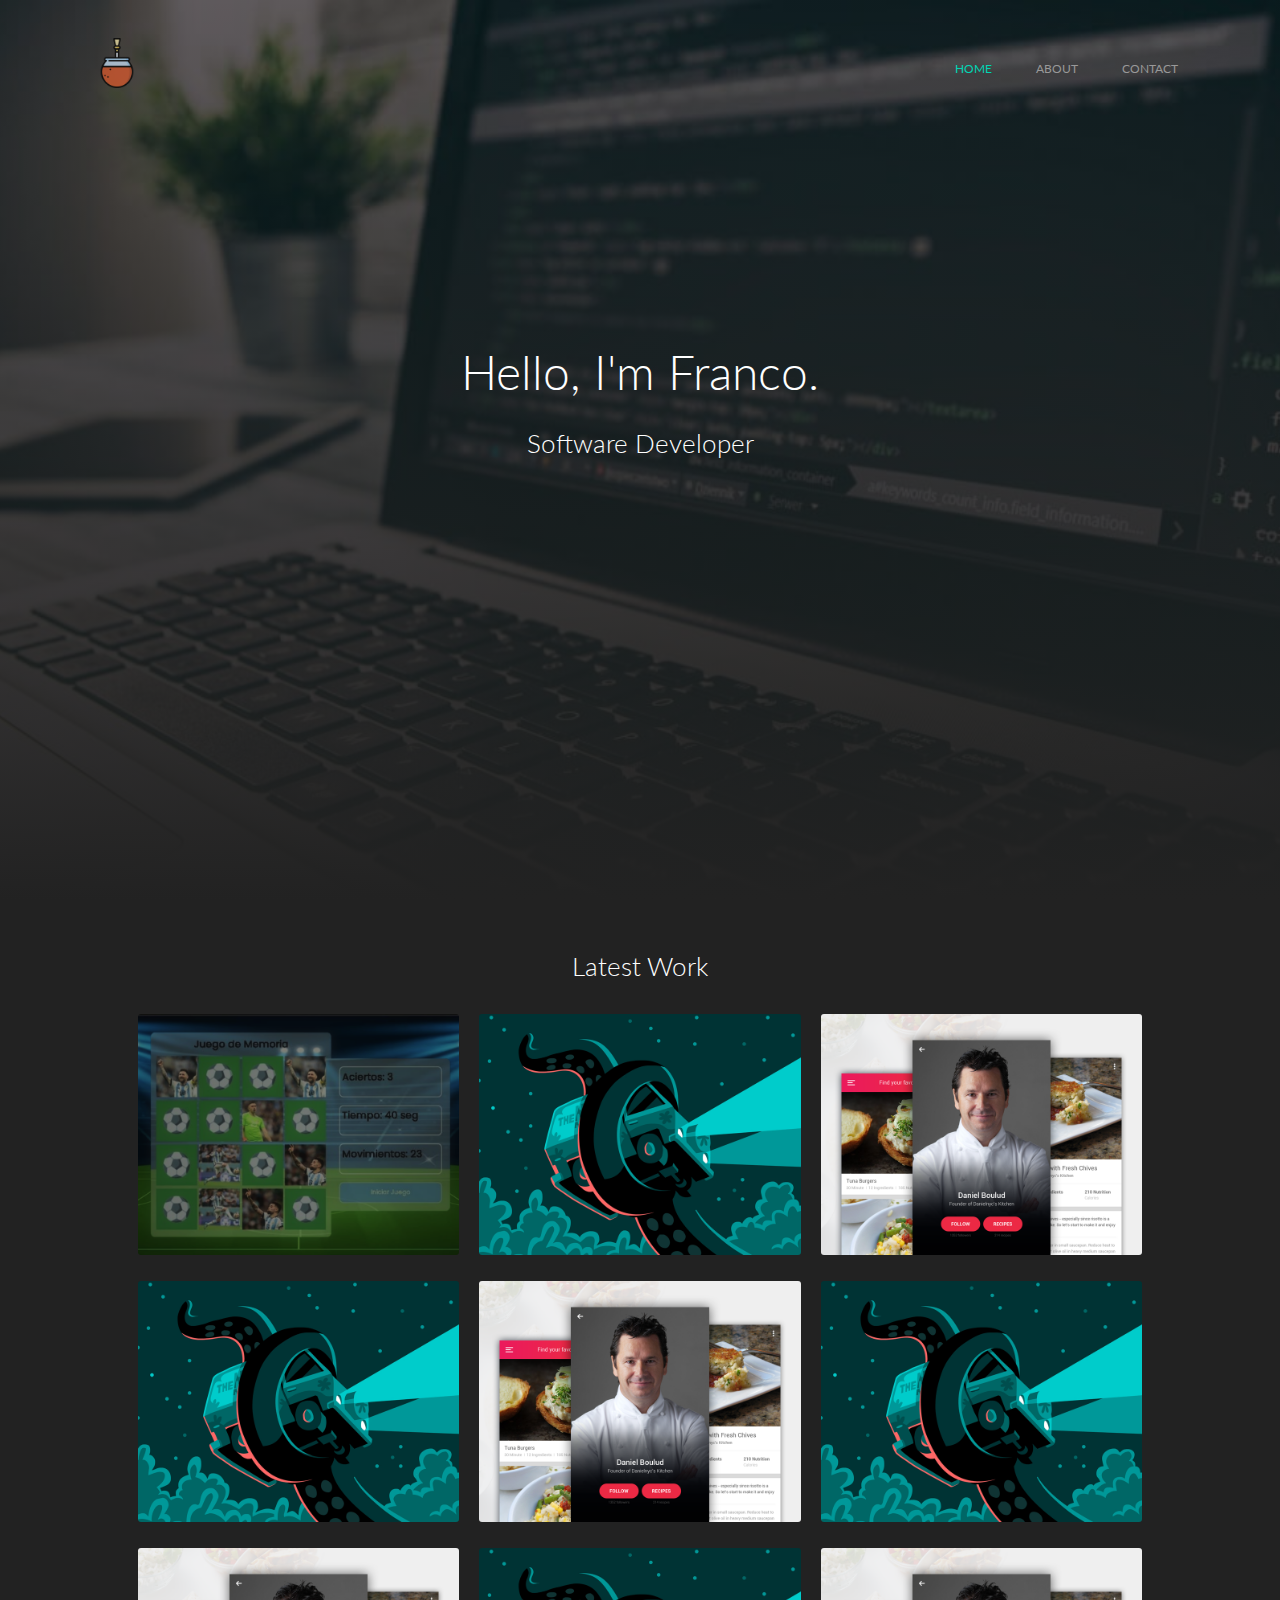
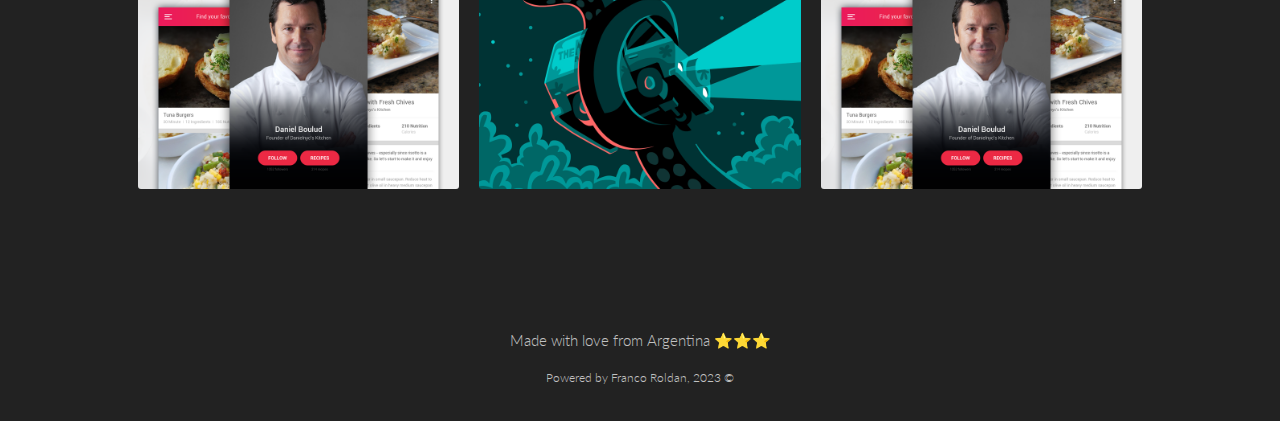
==== index.html @ 3453985f "v2_rename_file_commit" ====
<!DOCTYPE html>
<html lang="en">
<head>
    <meta charset="UTF-8">
    <meta http-equiv="X-UA-Compatible" content="IE=edge">
    <meta name="viewport" content="width=device-width, initial-scale=1.0">

    <link rel="preconnect" href="https://fonts.googleapis.com">
    <link rel="preconnect" href="https://fonts.gstatic.com" crossorigin>
    <link href="https://fonts.googleapis.com/css2?family=Lato:wght@300;400&display=swap" rel="stylesheet">
    <link href="https://fonts.googleapis.com/css2?family=Open+Sans&display=swap" rel="stylesheet">

    <link rel="stylesheet" href="css/main.css">
    <link rel="stylesheet" href="css/media_query.css">
    <title>Porfolio Web</title>
</head>
<body>
    <section class="Hero">
        <nav>
            <div class="content_nav">
                <input type="checkbox" id="check">
                <label for="check" class="checkbtn"><img src="img/menu-hamburguesa.png" ></label>
                <div class="logo"><img class="logo_img" src="img/mate_logo.png" alt="mate_logo"></div>
                <div class="nav_menu">
                    <a href="index.html"  class="activo" class="item_nav">HOME</a>
                    <a href="about.html" class="item_nav">ABOUT</a>
                    <a href="contact.html" class="item_nav">CONTACT</a>
                </div>
                
            </div>

        </nav>
        <div class="titles">
            <h1>Hello, I'm Franco.</h1>
            <h1 class="sub">Software Developer</h1>
        </div>
    </section>

    <section class="section_content">

        <div class="content_proyect">

            <h3>Latest Work</h3>

            <div class="content_list_wrapper">

                <div class="content_list">

                    <div class="content_item">
                        <a href="#" class="link_proyect"><img class="img_proyect" src="img/memo_2.png" alt="100"></a>
                    </div>
                    <div class="content_item">
                        <a href="#" class="link_proyect"><img class="img_proyect" src="img/img_ejemplo2.jpg" alt="100"></a>
                    </div>
                    <div class="content_item">
                        <a href="#" class="link_proyect"><img class="img_proyect" src="img/img_ejemplo1.png" alt="100"></a>
                    </div>
                    <div class="content_item">
                        <a href="#" class="link_proyect"><img class="img_proyect" src="img/img_ejemplo2.jpg" alt="100"></a>
                    </div>
                    <div class="content_item">
                        <a href="#" class="link_proyect"><img class="img_proyect" src="img/img_ejemplo1.png" alt="100"></a>
                    </div>
                    <div class="content_item">
                        <a href="#" class="link_proyect"><img class="img_proyect" src="img/img_ejemplo2.jpg" alt="100"></a>
                    </div>
                    <div class="content_item">
                        <a href="#" class="link_proyect"><img class="img_proyect" src="img/img_ejemplo1.png" alt="100"></a>
                    </div>
                    <div class="content_item">
                        <a href="#" class="link_proyect"><img class="img_proyect" src="img/img_ejemplo2.jpg" alt="100"></a>
                    </div>
                    <div class="content_item">
                        <a href="#" class="link_proyect"><img class="img_proyect" src="img/img_ejemplo1.png" alt="100"></a>
                    </div>
                    
                </div>
            </div>
            

        </div>
    </section>

    <footer>
        <p>Made with love from Argentina ⭐⭐⭐ </p>
        <p class="copy">Powered by Franco Roldan, 2023 ©</p>
    </footer>

</body>
</html>
---- css/main.css ----
/*  estilos generales  --- HOME ---*/
*{
    margin: 0;
    padding: 0;
}
body{
    background-color: #222;
    color: white;
}
/* estilos generales de la seccion Hero  --- HOME ---*/
.Hero{
    
    background-image: linear-gradient(180deg,rgba(0,0,0,0.57), #222 ) , url(fondo.jpg);
    background-size: cover;
    background-position: 38% 50%;
    width: auto;
    height: 100vh;
    min-height: 540px;
    font-family: 'Open Sans', sans-serif;
    font-weight: 400;
    font-size: 14px;

}

/* estilos de nav   --- HOME ---*/

nav{
    padding-top: 28px;
    position: static;

}
.content_nav{
    margin-left: 82px;
    margin-right: 82px;
    position: static;

}

.content_nav > input{
    display: none;
}
.checkbtn{
    display: none;
}
.checkbtn > img{
    width: 30px;
    float: right;
    
 
}


.logo{
    position: relative;
    padding: 10px;
    float: left;
    
    border-radius: 100%;
    opacity: 0.9;
    
}
.logo_img{
    width: 50px;
    height: 50px;
    opacity: 80%;
    
}
.nav_menu{
    position: relative;
    float: right;
    margin-top: 30px;
}

.activo{
    padding: 20px;
    color:#00d6b4;
    text-decoration: none;
    font-family: 'Lato', sans-serif;
    font-size: 12px;
}

.item_nav{
    padding: 20px;
    color: #999;
    text-decoration: none;
    font-family: 'Lato', sans-serif;
    font-size: 12px;
}

.item_nav:hover{
    color:#c2c2c2;

}

.button_menu{
    display: none;
}

/*  estilos de los titulos  --- HOME ---*/

.titles, .titles_contact{
    margin: 35vh auto 0 auto;
    padding: 0% 15% 0% 15% ;
}
h1{
    margin-bottom: 27px;
    font-family: 'Lato', sans-serif;
    font-weight: 300;
    font-size: 48px;
    text-align: center;
    
}
.sub{
    font-size: 26px;
}

/* estilos de la seccion de proyectos   --- HOME ---*/

.section_content{
    padding: 50px 0 50px 0px;
}


.content_proyect{
    margin-left: auto;
    margin-right: auto;
}

h3{
    font-family: 'Lato', sans-serif;
    font-size: 26px;
    font-weight: 300;
    text-align: center;
    margin-bottom: 32px ;
}


.content_list_wrapper{
    display: grid;
}

.content_list{
    margin: 0 10% 0 10%;
    display: grid;
    grid-template-columns: repeat(3, 1fr);
}
.content_item{
    padding-left: 10px;
    padding-right: 10px;
    position: relative;
    float: left;
}

.img_proyect{

    margin-bottom: 22px;
    max-width: 100%;
    border-radius: 3px;
    width: auto;
    height: auto;
    
}
.img_proyect:hover{
    opacity: 0.7;
    transition: all .3s;
}

/* estilos de la seccion de contenido   --- ABOUT ---*/


.content_about{
    margin-left: auto;
    margin-right: auto;
}
.content_img_perfil{
    margin-left: auto;
    margin-right: auto;
    margin-bottom: 31px;
    width: 200px;

}
.img_perfil{
    width: 200px;
    height: 200px;
    border-radius: 100%;
}
.content_p{
    width: 70%;
    margin: 40px auto 10px auto;

}
.content_p > p {
    text-align: justify;
    font-size: 14px;
    font-family: 'Open Sans', sans-serif;
    
}
.content_icon{
    width: 70%;
    margin: 0 auto 0 auto;
}
.list_icon{
    display: grid;
    grid-template-columns: repeat(4, 1fr);
    grid-gap: 45px;
}

.icon{
    width: 70px;
    margin: 0 40px 0 40px;
    

}
.fondo_icon{
    background-color: white;
    width: 70px;
    margin: 0 40px 0 40px;
    border-radius: 100%;
}

/*  Estilos de iconos de redes  --- CONTACT --- */

.content_icon_social{
    margin-top: 60px ;
    text-align: center;
    height: auto;
    display: flex;
    align-items: center;
    justify-content: center;
}
.link_social{
    background-color: #333;
    padding: 10px;
    margin: 0 10px 0 10px;
    
    border-radius: 100%;
    box-shadow: 3px 5px 5px rgba(0, 0, 0, 0.2);
}
.icon_social{
    width: 30px;
    height: auto;
    max-width: 100%;
}
.link_social:hover{
    background-color: #444;
}

/* estilos del formulario  --- CONTACT ---*/
form{
    margin: 0 auto 15px auto;
    width: 60%;
}

.label_text{
    margin-bottom: 5px;
    font-family:'Lato', sans-serif ;
    font-weight: 300;
    font-size: 12px;
    line-height: 20px;
    letter-spacing: 1px;
    text-align: start;
    max-width: 100%;
}
.input_text{
    padding: 12px;
    margin-bottom: 20px;
    width: 100%;
    min-height: 40px;
    background-color: #4b4b4b;
    outline: none;
    color: white;
    border-radius: 3px;
    border: none;
    font-family: 'Open Sans', sans-serif ;
    font-weight: 400;
    font-size: 18px;
    line-height: 20px;
}

.button_env{
    display: block;
    margin: 20px auto 0 auto;
    padding: 15px 50px 15px 50px;
    background-color: rgba(0, 0, 0, 0);
    border-radius: 3px;
    border: solid 1px #00d6b4;
    color: #00d6b4;
    font-family: 'Lato', sans-serif ;
    font-size: 13px;
    cursor: pointer;
}
.button_env:hover{
    border-color: white;
    color: white;
}

/* estilos de mensajes de formulario  --- CONTACT ---*/

.content_message_env{
    padding: 15px;
    background-color: #4c9286;
    display: none;
}
.content_message_error{
    padding: 15px;
    background-color: rgb(156, 56, 56);
    display: none;   
}

.content_message_env > p,.content_message_error > p {
    margin: 0;
    color: white;
}

/*  Estilos del footer --- HOME --- */
footer{
    margin-top: 30px;
    padding: 36px 0 36px 0;
}
p{
    margin-bottom: 20px;
    font-family: 'Lato', sans-serif;
    font-size: 15px;
    font-weight: 300;
    text-align: center;
    color: #c2c2c2;
}
.copy{
    font-size: 12px;
    margin-bottom: 0;
}
---- css/media_query.css ----
@media screen and (max-width: 900px){
    /* ajustes de las imagenes de proyectos*/

    .content_list{
        grid-template-columns: repeat(2, 1fr);

    }

    /* ajustes de iconos de skills*/

    .list_icon{
        grid-template-columns: repeat(4, 1fr);
        grid-gap: 20px;
    }
    .icon, .fondo_icon{
        width: 50px;
        margin: 10px 0 10px 30px;
    }
}


@media screen and (max-width: 768px) {
    

    /*  Menu desplegable */
    .content_nav{
        margin: 0px 30px;
    }
    .content_nav > label > img{
        display: block;
        width:30px;
        padding: 20px 20px 30px 20px; 
       

    }

    .checkbtn{
        display: block;
    }

    .nav_menu{
        position: fixed;
        background-color: black;
        width: 100%;
        top:100px;
        left: -100%;
        margin: 0;
        transition: all .5s;
    }

    .item_nav, .activo{
        display: block;
        font-size: 14px;
        line-height: 20px;
    }
    .logo{
        padding: 5px;
        margin-right: 30px;
    }

    #check:checked ~ .nav_menu{
        left: 0px;
        position: absolute;
    }
    /* ajustes de las imagenes de proyectos*/

    .content_list{
        grid-template-columns: repeat(2, 1fr);

    }
    .list_icon{
        grid-template-columns: repeat(3, 1fr);
        grid-gap: 20px;
    }
}
@media screen and (max-width: 576px) {
    /* ajustes de las imagenes de proyectos*/

    .content_list{
        grid-template-columns: repeat(1, 1fr);

    } 
    /* ajustes de iconos de skills*/

    .list_icon{
        grid-template-columns: repeat(2, 1fr);
        grid-gap: 5px;
    }
    .icon, .fondo_icon{
        width: 50px;
        margin: 10px 0 10px 30px;
    }
    /*  ajustes de titulos */
    .titles_contact{
        margin-top:20vh ;
    }

    /* ajustes del formulario*/
    form{
        width: 80%;
        margin: 0 5% 15px 5%;
    }
}
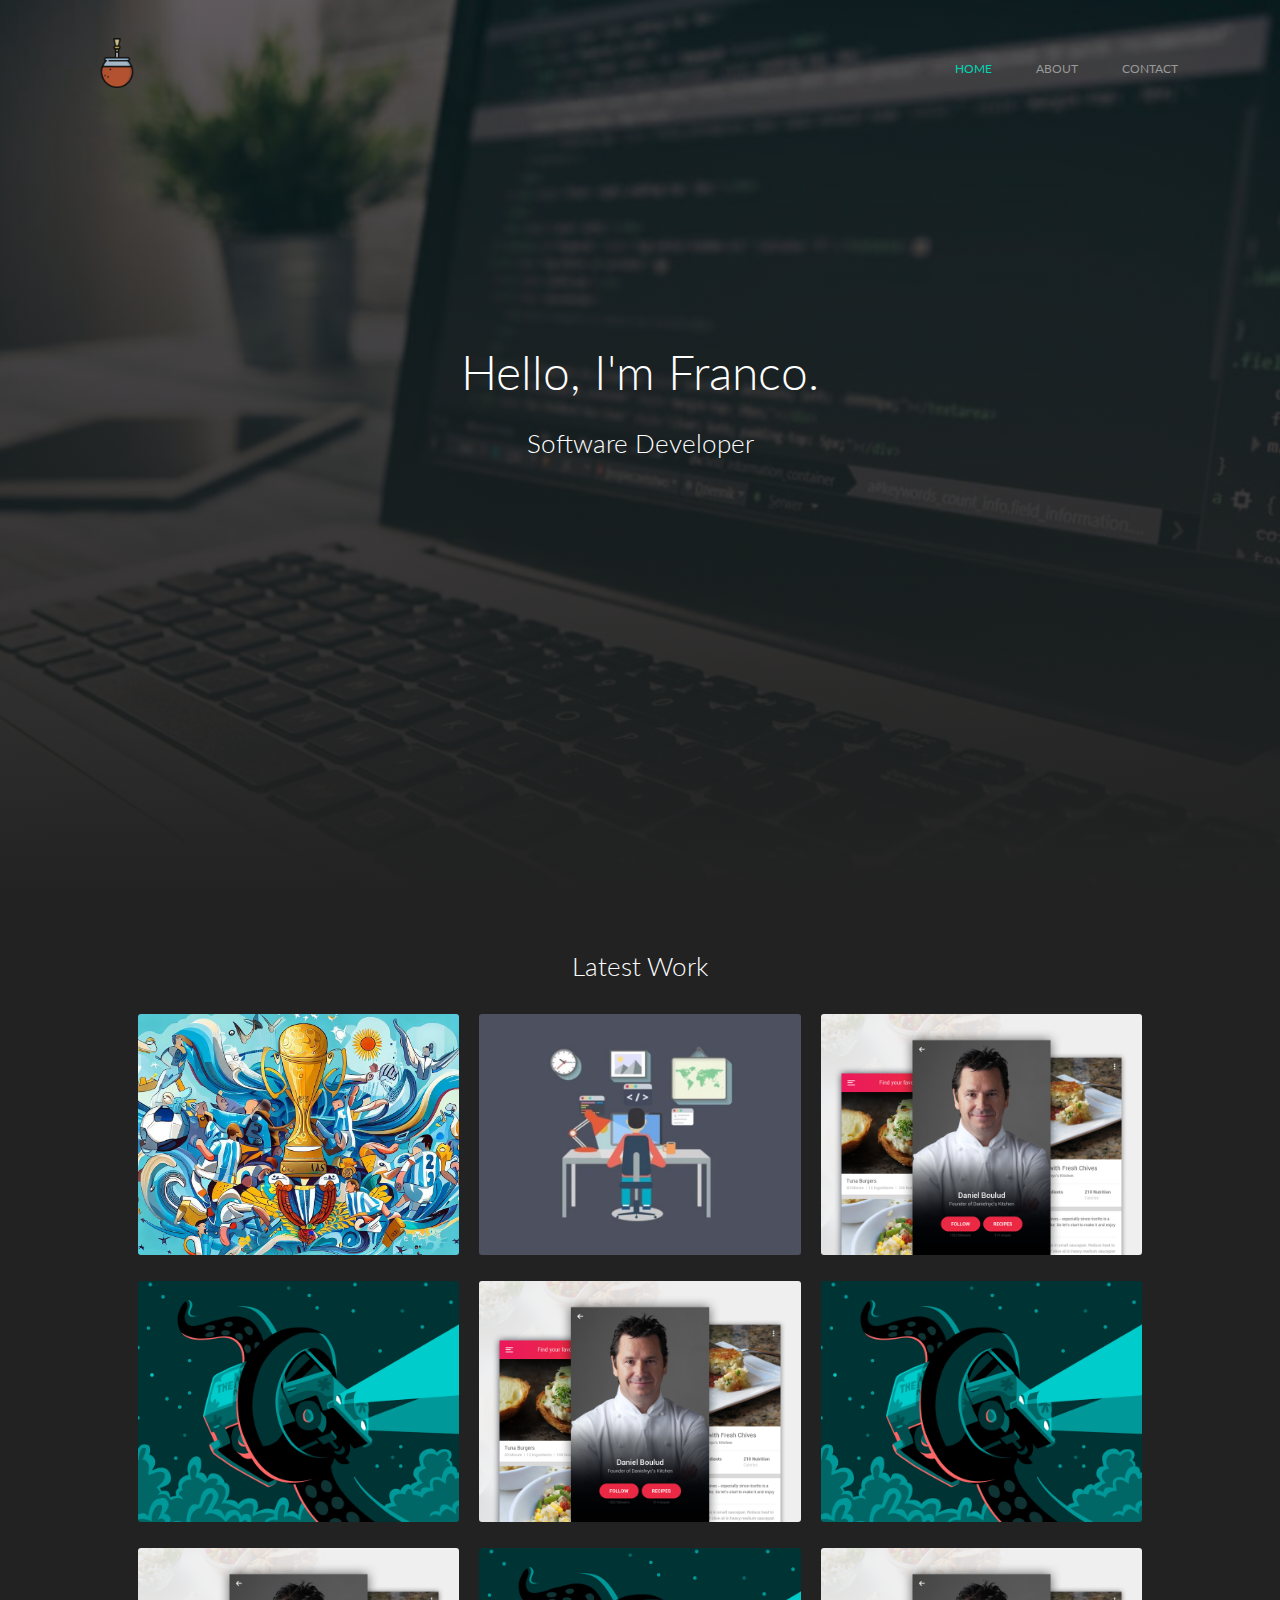
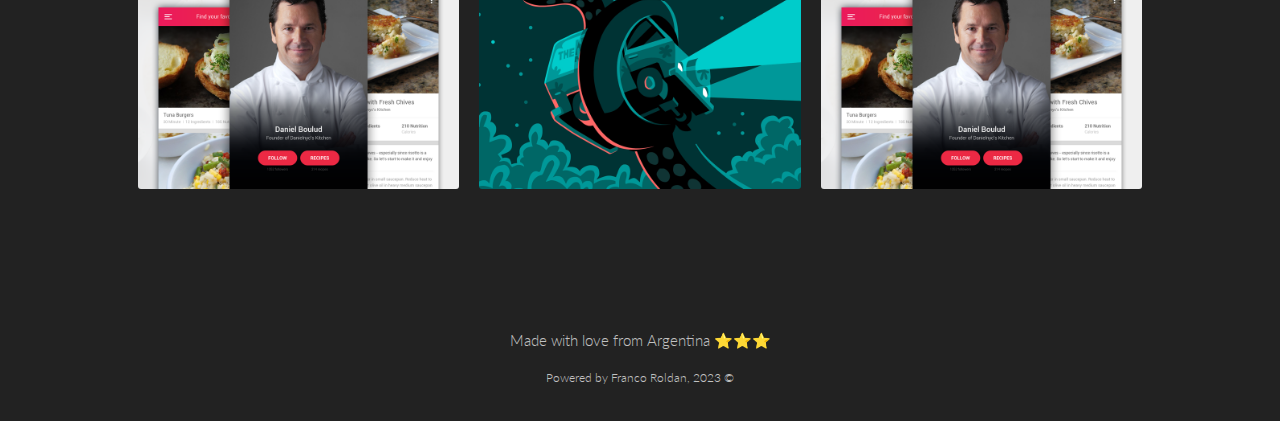
==== commit 320deb23: "commit_v3" ====
--- a/index.html
+++ b/index.html
@@ -47,10 +47,10 @@
                 <div class="content_list">
 
                     <div class="content_item">
-                        <a href="#" class="link_proyect"><img class="img_proyect" src="img/memo_2.png" alt="100"></a>
+                        <a href="https://franco-roldan.github.io/memo_arg/" target="_blank" class="link_proyect"><img class="img_proyect" src="img/proyect_memo.jpg" alt="100"></a>
                     </div>
                     <div class="content_item">
-                        <a href="#" class="link_proyect"><img class="img_proyect" src="img/img_ejemplo2.jpg" alt="100"></a>
+                        <a href="https://todoapp-production-b85a.up.railway.app/auth/home" class="link_proyect"><img class="img_proyect" src="img/todo_App.jpg" alt="100"></a>
                     </div>
                     <div class="content_item">
                         <a href="#" class="link_proyect"><img class="img_proyect" src="img/img_ejemplo1.png" alt="100"></a>
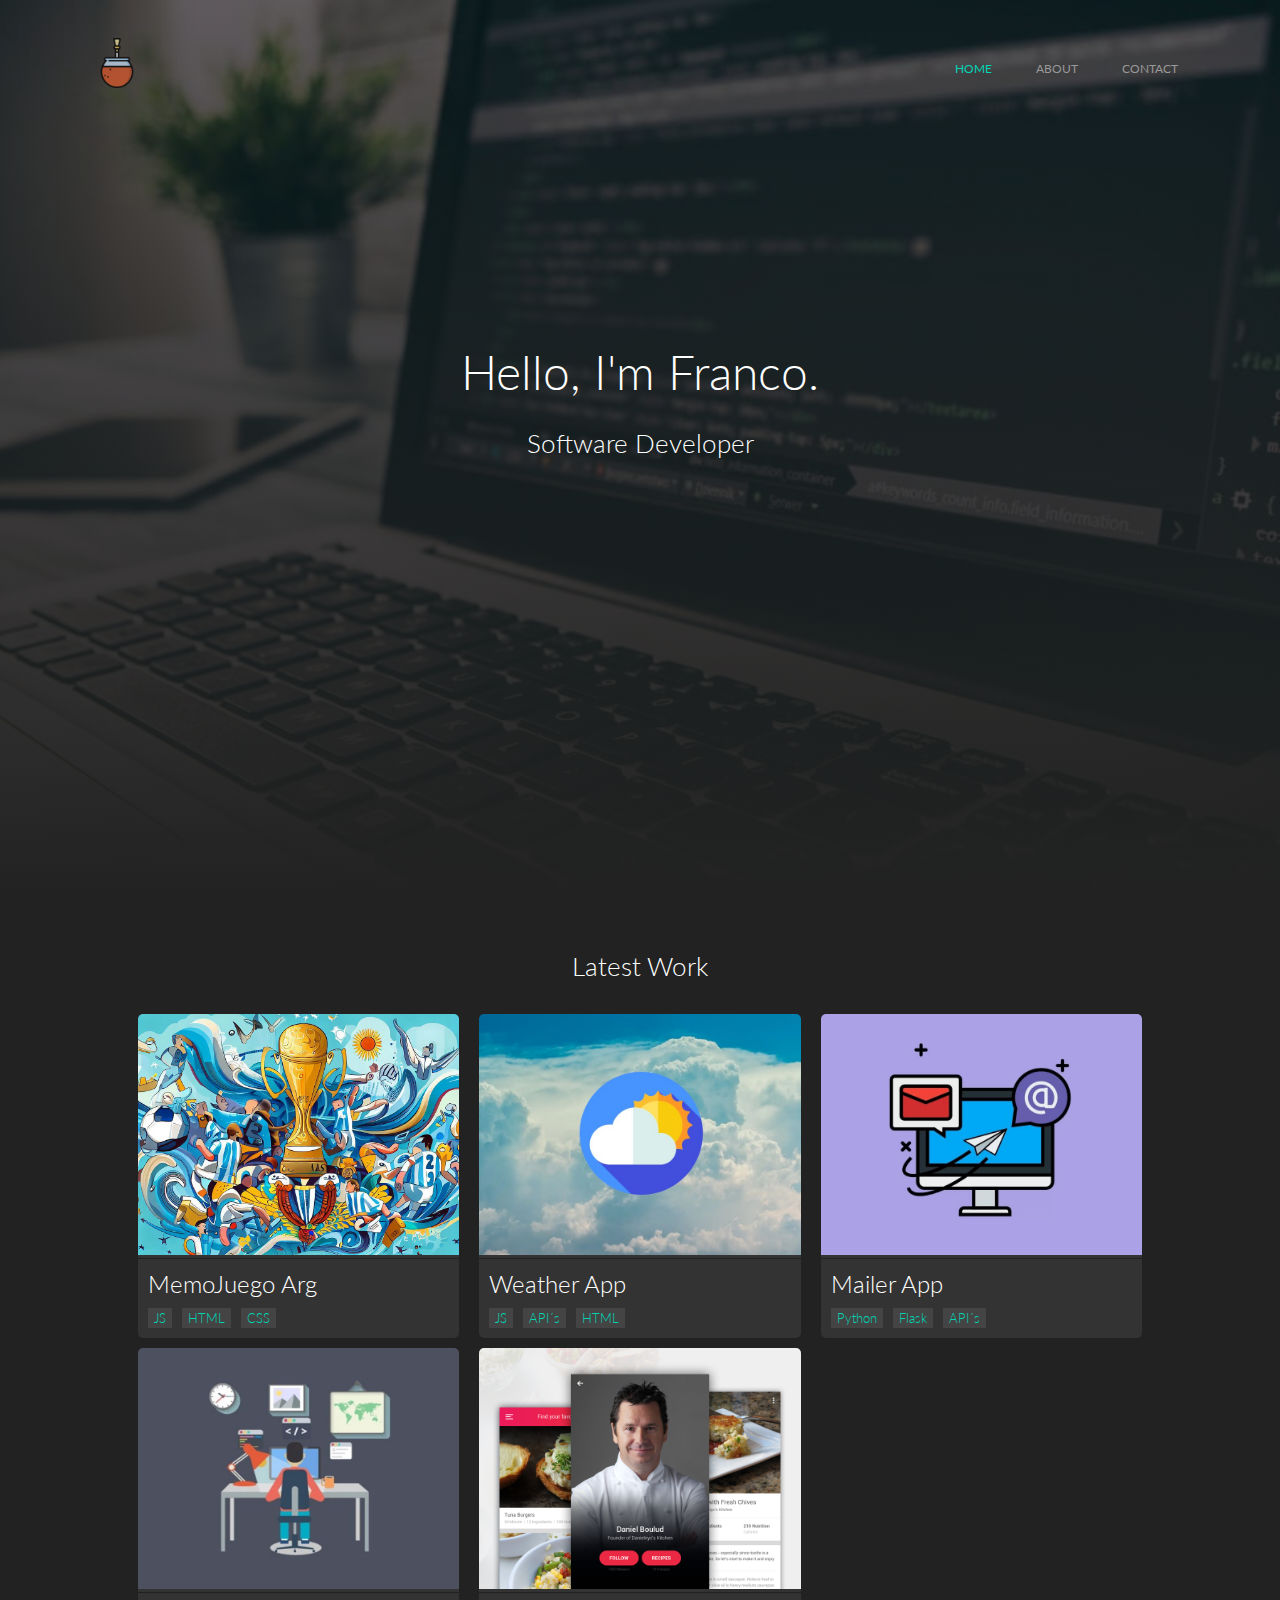
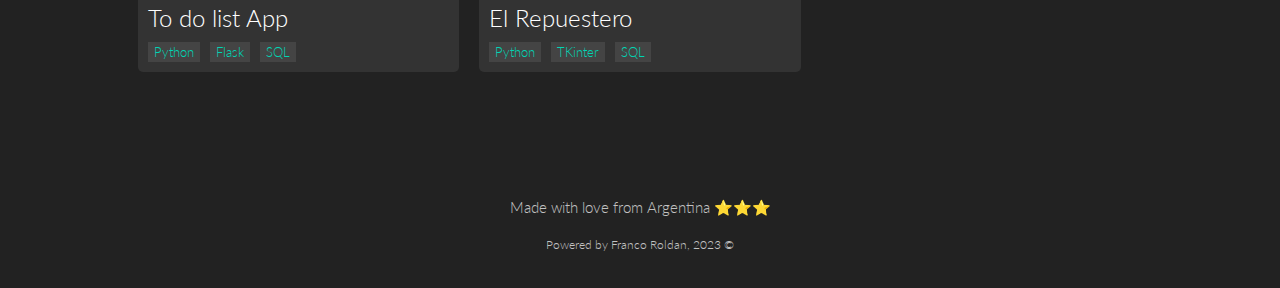
==== commit cc8a0196: "commit_v3_edit_section_proyect" ====
--- a/index.html
+++ b/index.html
@@ -4,7 +4,7 @@
     <meta charset="UTF-8">
     <meta http-equiv="X-UA-Compatible" content="IE=edge">
     <meta name="viewport" content="width=device-width, initial-scale=1.0">
-
+    <link rel="icon" href="img/mate_logo.png">
     <link rel="preconnect" href="https://fonts.googleapis.com">
     <link rel="preconnect" href="https://fonts.gstatic.com" crossorigin>
     <link href="https://fonts.googleapis.com/css2?family=Lato:wght@300;400&display=swap" rel="stylesheet">
@@ -47,33 +47,53 @@
                 <div class="content_list">
 
                     <div class="content_item">
-                        <a href="https://franco-roldan.github.io/memo_arg/" target="_blank" class="link_proyect"><img class="img_proyect" src="img/proyect_memo.jpg" alt="100"></a>
+                        <a href="https://franco-roldan.github.io/memo_arg/" target="_blank" class="link_proyect">
+                            <img class="img_proyect" src="img/proyect_memo.jpg" alt="100">
+                            <div class="content_item_descript">
+                                <h1>MemoJuego Arg</h1>
+                                <span><p>JS</p><p>HTML</p><p>CSS</p></span>
+                            </div>
+                        </a>
                     </div>
                     <div class="content_item">
-                        <a href="https://todoapp-production-b85a.up.railway.app/auth/home" class="link_proyect"><img class="img_proyect" src="img/todo_App.jpg" alt="100"></a>
+                        <a href="https://franco-roldan.github.io/weather_app/" class="link_proyect">
+                            <img class="img_proyect" src="img/fondo_cielo3.jpg" alt="100">
+                            <div class="content_item_descript">
+                                <h1>Weather App</h1>
+                                <span><p>JS</p><p>API´s</p><p>HTML</p></span>
+                            </div>
+                        </a>
+                    </div>                    
+
+                    <div class="content_item">
+                        <a href="#" class="link_proyect">
+                            <img class="img_proyect" src="img/img_mailer_app.jpg" alt="100">
+                            <div class="content_item_descript">
+                                <h1>Mailer App</h1>
+                                <span><p>Python</p><p>Flask</p><p>API´s</p></span>
+                            </div>
+                        </a>
                     </div>
+
                     <div class="content_item">
-                        <a href="#" class="link_proyect"><img class="img_proyect" src="img/img_ejemplo1.png" alt="100"></a>
+                        <a href="https://todoapp-production-b85a.up.railway.app/auth/home" class="link_proyect">
+                            <img class="img_proyect" src="img/todo_App.jpg" alt="100">
+                            <div class="content_item_descript">
+                                <h1>To do list App</h1>
+                                <span><p>Python</p><p>Flask</p><p>SQL</p></span>
+                            </div>
+                        </a>
                     </div>
+
                     <div class="content_item">
-                        <a href="#" class="link_proyect"><img class="img_proyect" src="img/img_ejemplo2.jpg" alt="100"></a>
+                        <a href="#" class="link_proyect">
+                            <img class="img_proyect" src="img/img_ejemplo1.png" alt="100">
+                            <div class="content_item_descript">
+                                <h1>El Repuestero</h1>
+                                <span><p>Python</p><p>TKinter</p><p>SQL</p></span>
+                            </div>
+                        </a>
                     </div>
-                    <div class="content_item">
-                        <a href="#" class="link_proyect"><img class="img_proyect" src="img/img_ejemplo1.png" alt="100"></a>
-                    </div>
-                    <div class="content_item">
-                        <a href="#" class="link_proyect"><img class="img_proyect" src="img/img_ejemplo2.jpg" alt="100"></a>
-                    </div>
-                    <div class="content_item">
-                        <a href="#" class="link_proyect"><img class="img_proyect" src="img/img_ejemplo1.png" alt="100"></a>
-                    </div>
-                    <div class="content_item">
-                        <a href="#" class="link_proyect"><img class="img_proyect" src="img/img_ejemplo2.jpg" alt="100"></a>
-                    </div>
-                    <div class="content_item">
-                        <a href="#" class="link_proyect"><img class="img_proyect" src="img/img_ejemplo1.png" alt="100"></a>
-                    </div>
-                    
                 </div>
             </div>
             
--- a/css/main.css
+++ b/css/main.css
@@ -150,17 +150,50 @@
     padding-right: 10px;
     position: relative;
     float: left;
-}
-
+    margin-bottom: 10px;
+}
+.link_proyect{
+    text-decoration: none;
+    background-color: #333;
+    border: none;
+}
 .img_proyect{
-
-    margin-bottom: 22px;
     max-width: 100%;
-    border-radius: 3px;
+    border-radius: 5px 5px 0 0;
     width: auto;
     height: auto;
     
 }
+.content_item_descript{
+    background-color: #333;
+    padding: 10px 0;
+    border-radius:0 0  5px 5px;
+
+}
+.content_item_descript > h1{
+    color: white;
+    margin: 0;
+    margin-bottom: 10px;
+    font-size: 24px;
+    text-align: start;
+    margin-left: 10px;
+}
+.content_item_descript > span {
+    display: flex;
+    justify-content: start;
+    align-items: center;
+    margin-left: 10px ;
+}
+
+.content_item_descript > span > p{
+    margin: 0;
+    margin-right: 10px;
+    background-color: #444;
+    padding: 2px 6px;
+    color: #00d6b4;
+    font-size: small;
+}
+
 .img_proyect:hover{
     opacity: 0.7;
     transition: all .3s;
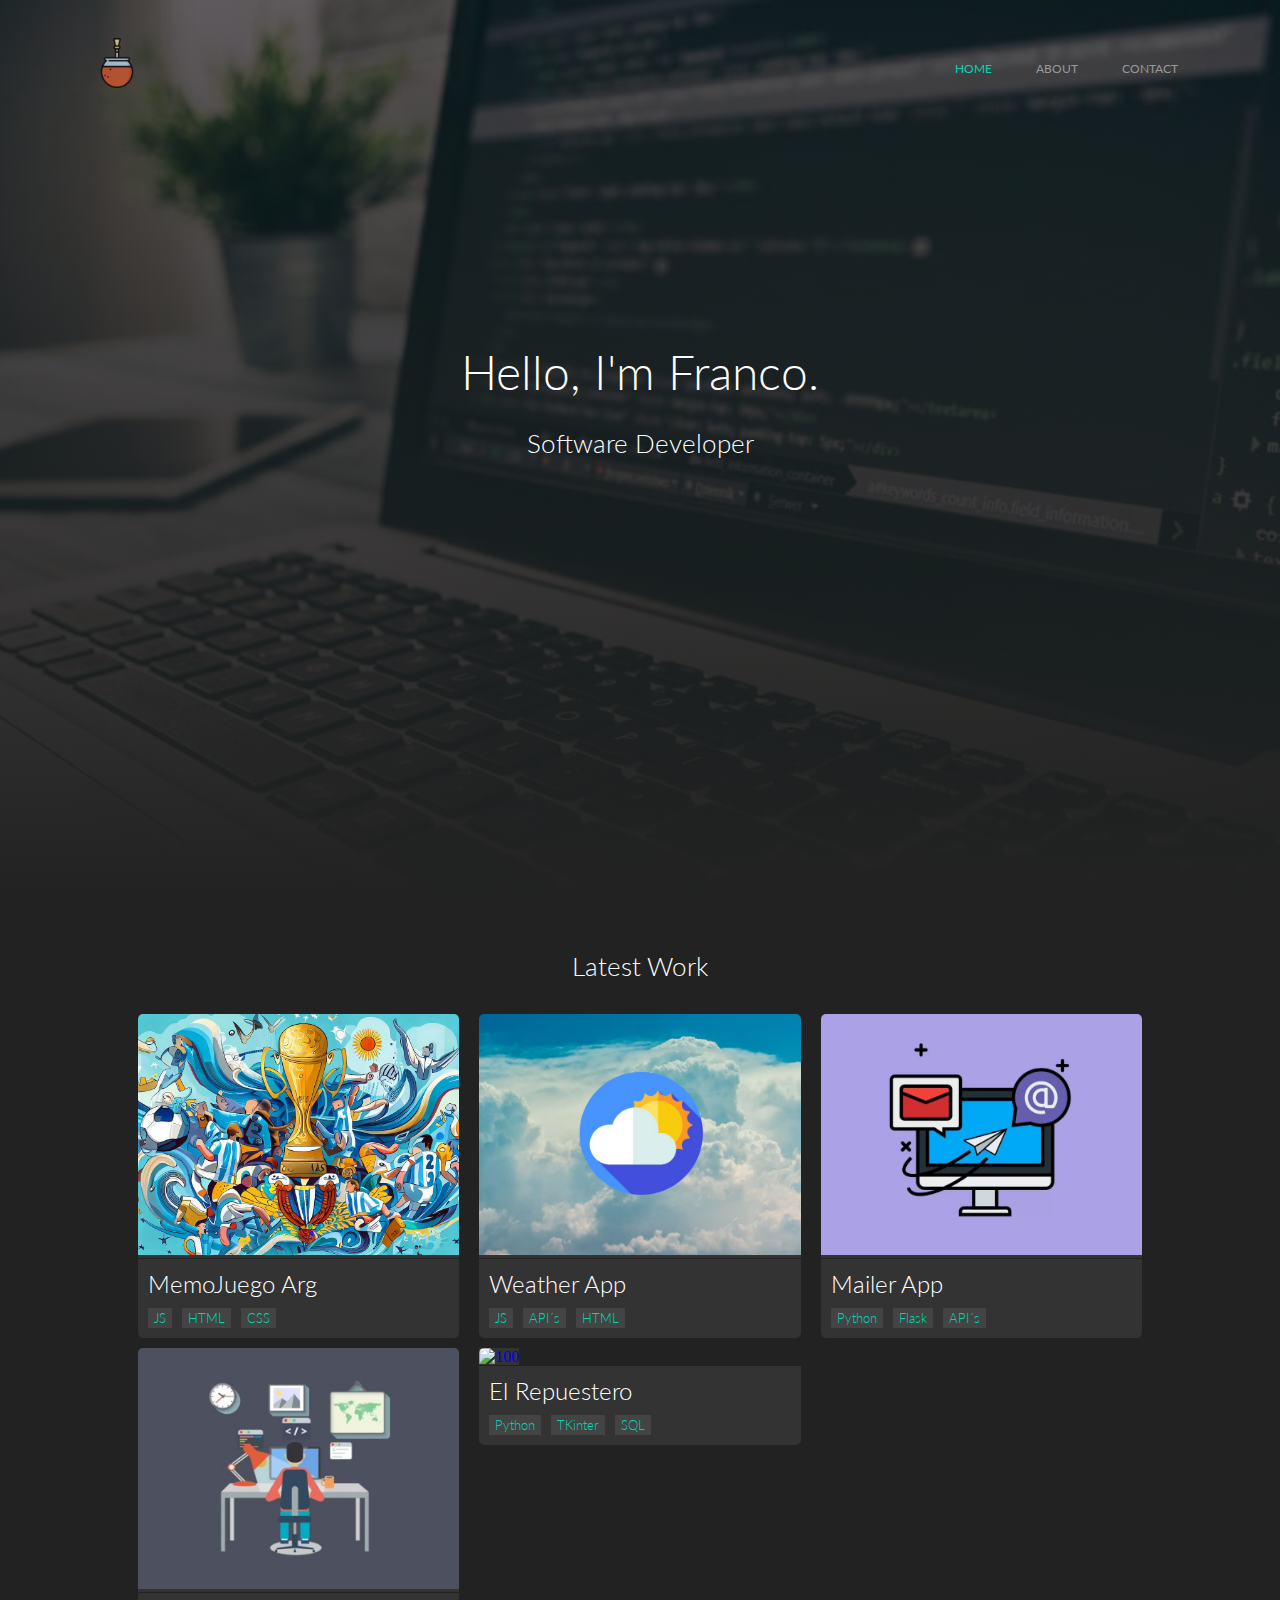
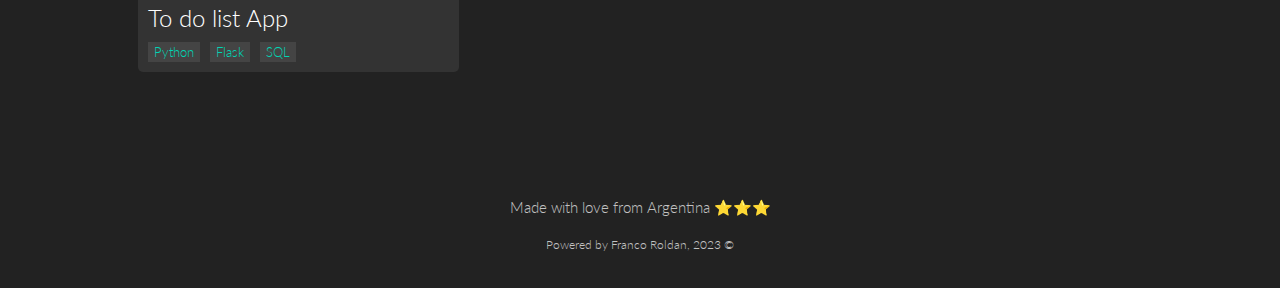
==== commit b2c824a9: "ccommit_V3_edit_project_link" ====
--- a/index.html
+++ b/index.html
@@ -66,7 +66,7 @@
                     </div>                    
 
                     <div class="content_item">
-                        <a href="#" class="link_proyect">
+                        <a href="https://mailer-app-production-dcfa.up.railway.app/" class="link_proyect">
                             <img class="img_proyect" src="img/img_mailer_app.jpg" alt="100">
                             <div class="content_item_descript">
                                 <h1>Mailer App</h1>
@@ -76,7 +76,7 @@
                     </div>
 
                     <div class="content_item">
-                        <a href="https://todoapp-production-b85a.up.railway.app/auth/home" class="link_proyect">
+                        <a href="https://todoapp-production-97bd.up.railway.app/auth/home" class="link_proyect">
                             <img class="img_proyect" src="img/todo_App.jpg" alt="100">
                             <div class="content_item_descript">
                                 <h1>To do list App</h1>
@@ -86,8 +86,8 @@
                     </div>
 
                     <div class="content_item">
-                        <a href="#" class="link_proyect">
-                            <img class="img_proyect" src="img/img_ejemplo1.png" alt="100">
+                        <a href="./not_available.html" class="link_proyect">
+                            <img class="img_proyect" src="img/el_repuestero.png" alt="100">
                             <div class="content_item_descript">
                                 <h1>El Repuestero</h1>
                                 <span><p>Python</p><p>TKinter</p><p>SQL</p></span>
